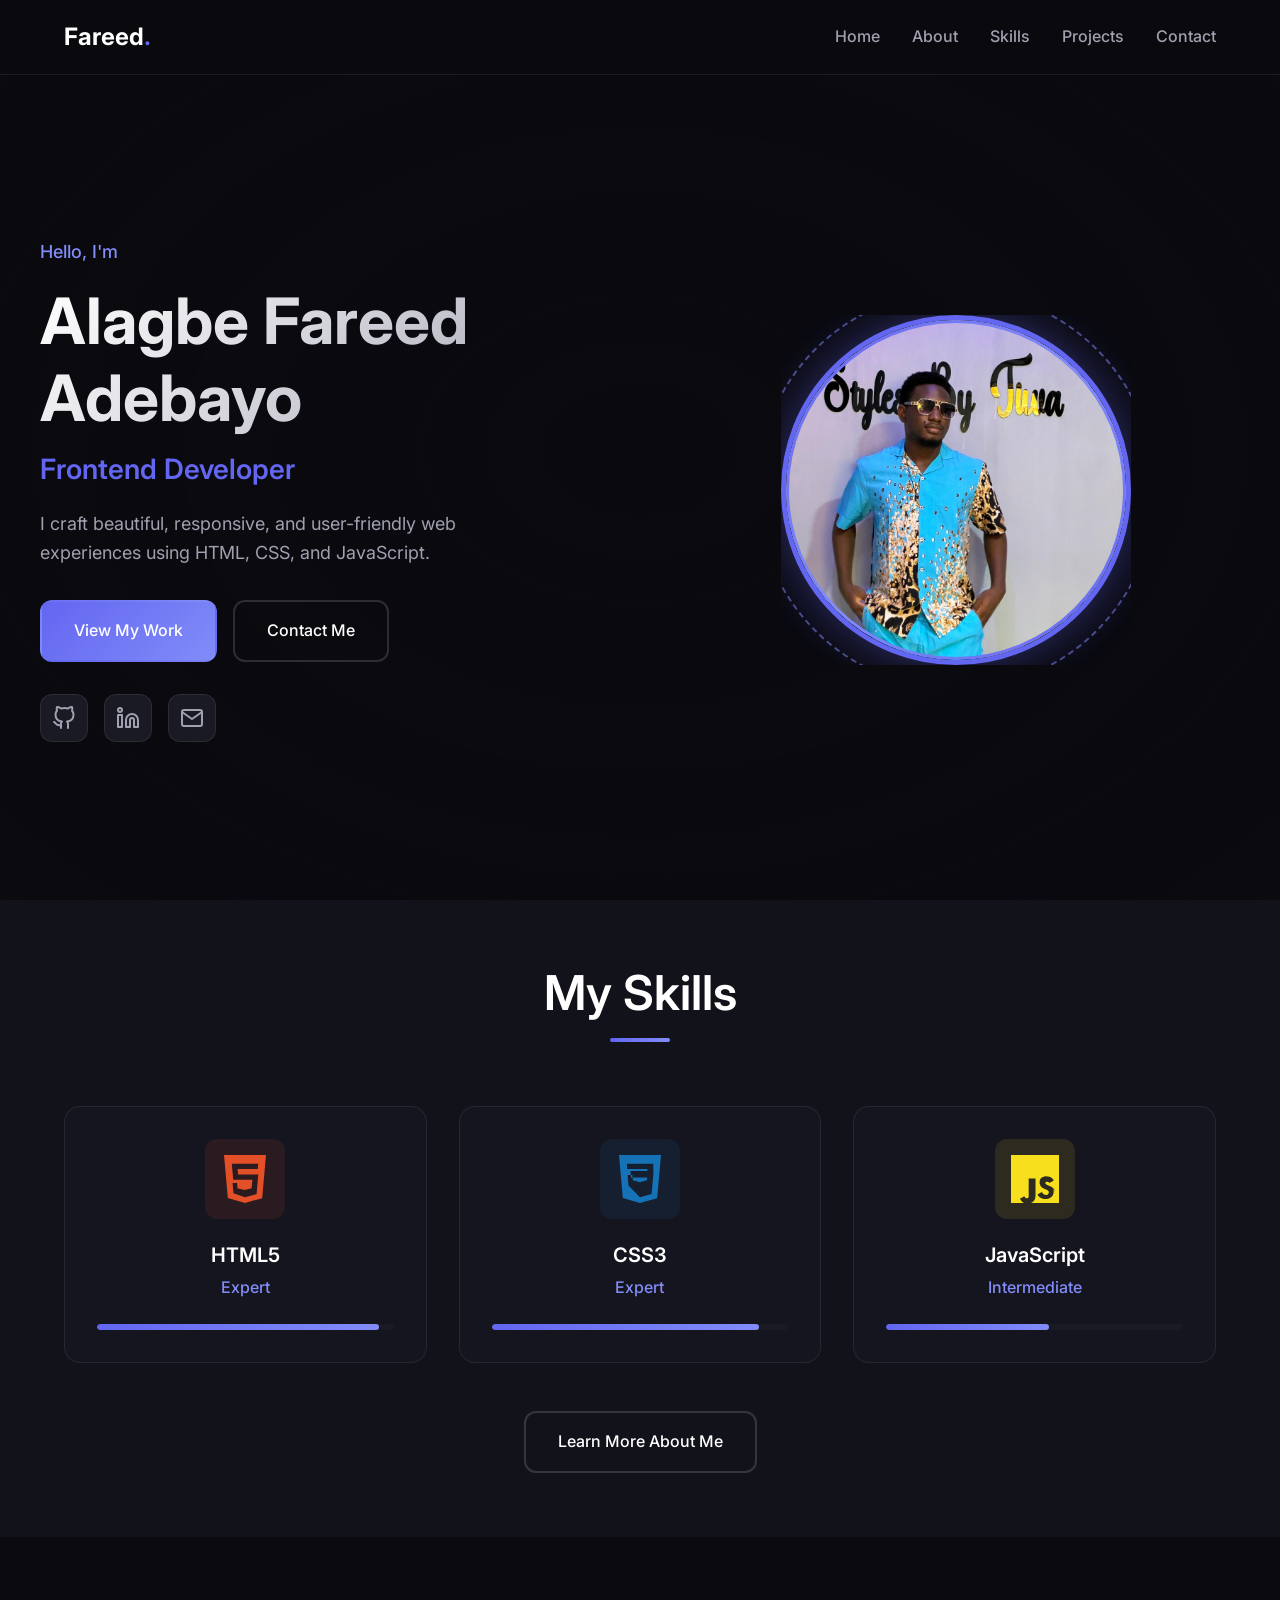
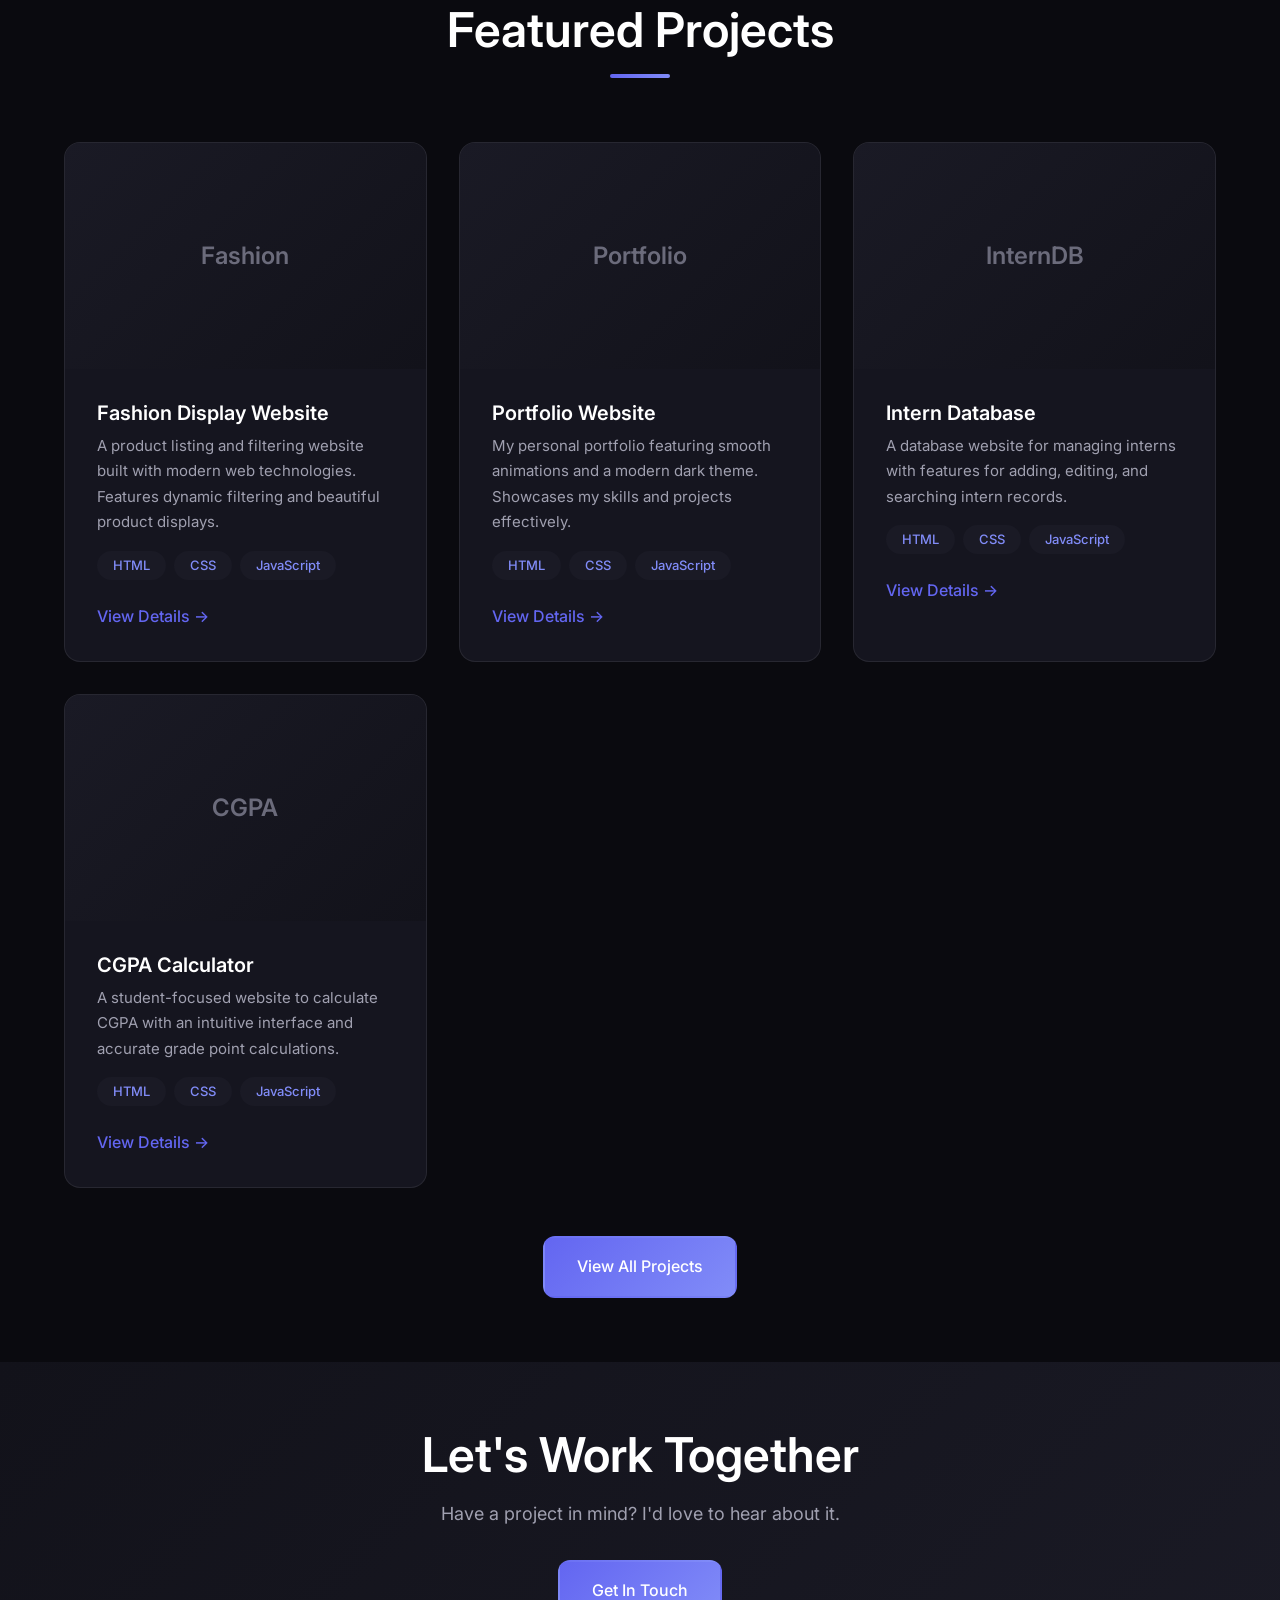
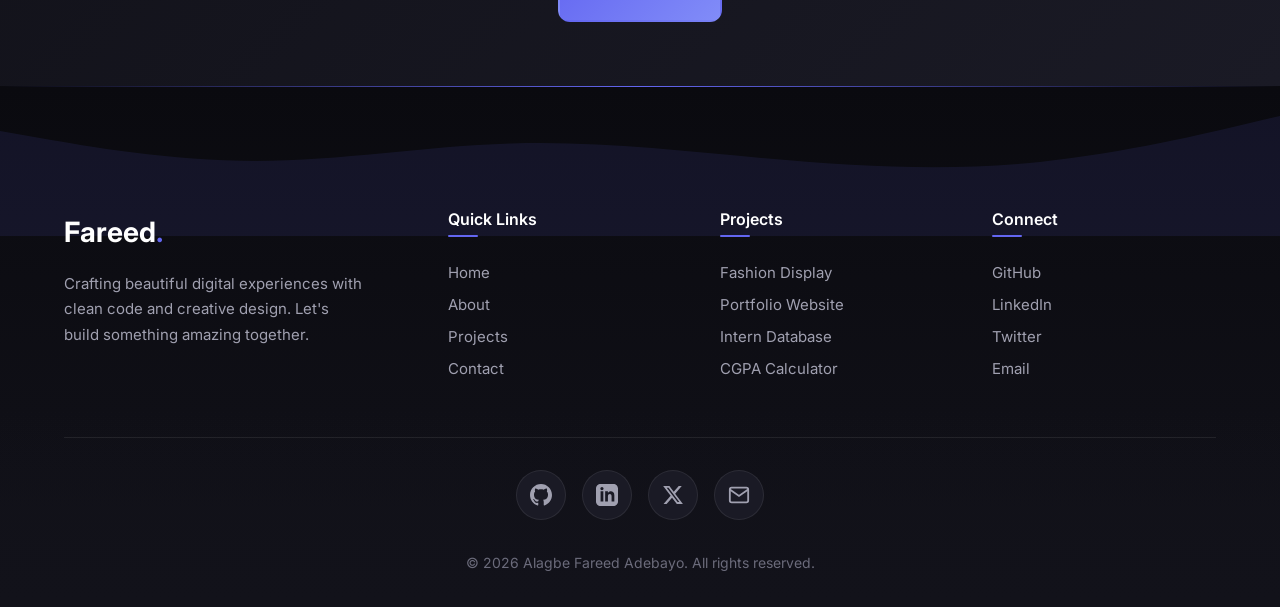
==== index.html @ 69e29749 "Add files via upload" ====
<!DOCTYPE html>
<html lang="en">
<head>
    <meta charset="UTF-8">
    <meta name="viewport" content="width=device-width, initial-scale=1.0">
    <title>Alagbe Fareed Adebayo | Frontend Developer</title>
    <link rel="stylesheet" href="style.css">
    <link rel="preconnect" href="https://fonts.googleapis.com">
    <link rel="preconnect" href="https://fonts.gstatic.com" crossorigin>
    <link href="https://fonts.googleapis.com/css2?family=Inter:wght@300;400;500;600;700&family=Fira+Code:wght@400;500&display=swap" rel="stylesheet">
</head>
<body>
    <!-- Animated Background -->
    <div class="code-background">
        <div class="bg-slider">
            <div class="bg-slide active" style="background-image: url('https://images.unsplash.com/photo-1461749280684-dccba630e2f6?w=1920&q=80');"></div>
            <div class="bg-slide" style="background-image: url('https://images.unsplash.com/photo-1555066931-4365d14bab8c?w=1920&q=80');"></div>
            <div class="bg-slide" style="background-image: url('https://images.unsplash.com/photo-1516116216624-53e6931f40a5?w=1920&q=80');"></div>
            <div class="bg-slide" style="background-image: url('https://images.unsplash.com/photo-1504639725590-34d0984388bd?w=1920&q=80');"></div>
        </div>
        <div class="bg-overlay"></div>
    </div>

    <!-- Navigation -->
    <nav class="navbar">
        <div class="nav-container">
            <a href="Index.html" class="logo">Fareed<span>.</span></a>
            <div class="nav-menu">
                <a href="Index.html" class="nav-link active">Home</a>
                <a href="about.html" class="nav-link">About</a>
                <a href="#skills" class="nav-link">Skills</a>
                <a href="projects.html" class="nav-link">Projects</a>
                <a href="contact.html" class="nav-link">Contact</a>
            </div>
            <button class="nav-toggle" aria-label="Toggle navigation">
                <span></span>
                <span></span>
                <span></span>
            </button>
        </div>
    </nav>

    <!-- Hero Section -->
    <section id="hero" class="hero">
        <div class="hero-container">
            <div class="hero-content">
                <p class="hero-greeting animate-on-scroll">Hello, I'm</p>
                <h1 class="hero-name animate-on-scroll">Alagbe Fareed Adebayo</h1>
                <h2 class="hero-title animate-on-scroll">Frontend Developer</h2>
                <p class="hero-description animate-on-scroll">
                    I craft beautiful, responsive, and user-friendly web experiences
                    using HTML, CSS, and JavaScript.
                </p>
                <div class="hero-buttons animate-on-scroll">
                    <a href="projects.html" class="btn btn-primary">View My Work</a>
                    <a href="contact.html" class="btn btn-secondary">Contact Me</a>
                </div>
                <div class="hero-socials animate-on-scroll">
                    <a href="https://github.com/Scodos1" target="_blank" class="social-link" aria-label="GitHub">
                        <svg xmlns="http://www.w3.org/2000/svg" width="24" height="24" viewBox="0 0 24 24" fill="none" stroke="currentColor" stroke-width="2" stroke-linecap="round" stroke-linejoin="round">
                            <path d="M9 19c-5 1.5-5-2.5-7-3m14 6v-3.87a3.37 3.37 0 0 0-.94-2.61c3.14-.35 6.44-1.54 6.44-7A5.44 5.44 0 0 0 20 4.77 5.07 5.07 0 0 0 19.91 1S18.73.65 16 2.48a13.38 13.38 0 0 0-7 0C6.27.65 5.09 1 5.09 1A5.07 5.07 0 0 0 5 4.77a5.44 5.44 0 0 0-1.5 3.78c0 5.42 3.3 6.61 6.44 7A3.31 3.31 0 0 0 9 18.7V22"></path>
                        </svg>
                    </a>
                    <a href="https://www.linkedin.com/in/alagbe-fareed" target="_blank" class="social-link" aria-label="LinkedIn">
                        <svg xmlns="http://www.w3.org/2000/svg" width="24" height="24" viewBox="0 0 24 24" fill="none" stroke="currentColor" stroke-width="2" stroke-linecap="round" stroke-linejoin="round">
                            <path d="M16 8a6 6 0 0 1 6 6v7h-4v-7a2 2 0 0 0-2-2 2 2 0 0 0-2 2v7h-4v-7a6 6 0 0 1 6-6z"></path>
                            <rect x="2" y="9" width="4" height="12"></rect>
                            <circle cx="4" cy="4" r="2"></circle>
                        </svg>
                    </a>
                    <a href="mailto:alagbefareed@gmail.com" class="social-link" aria-label="Email">
                        <svg xmlns="http://www.w3.org/2000/svg" width="24" height="24" viewBox="0 0 24 24" fill="none" stroke="currentColor" stroke-width="2" stroke-linecap="round" stroke-linejoin="round">
                            <path d="M4 4h16c1.1 0 2 .9 2 2v12c0 1.1-.9 2-2 2H4c-1.1 0-2-.9-2-2V6c0-1.1.9-2 2-2z"></path>
                            <polyline points="22,6 12,13 2,6"></polyline>
                        </svg>
                    </a>
                </div>
            </div>
            <div class="hero-image animate-on-scroll">
                <div class="image-wrapper">
                    <div class="profile-image">
                        <img src="profile-image.jpeg" alt="Alagbe Fareed Adebayo - Frontend Developer">
                    </div>
                    <div class="image-decoration"></div>
                    <div class="image-glow"></div>
                </div>
            </div>
        </div>
    </section>

    <!-- Skills Preview Section -->
    <section id="skills" class="section skills-section">
        <div class="container">
            <h2 class="section-title animate-on-scroll">My Skills</h2>
            <div class="skills-grid">
                <div class="skill-card animate-on-scroll">
                    <div class="skill-icon html-icon">
                        <svg xmlns="http://www.w3.org/2000/svg" width="48" height="48" viewBox="0 0 24 24" fill="currentColor">
                            <path d="M1.5 0h21l-1.91 21.563L11.977 24l-8.564-2.438L1.5 0zm7.031 9.75l-.232-2.718 10.059.003.23-2.622L5.412 4.41l.698 8.01h9.587l-.393 4.162-3.528.936-3.535-.934-.216-2.62H5.79l.436 5.219L12 21.074l5.79-1.544.854-9.78H8.531z"/>
                        </svg>
                    </div>
                    <h3 class="skill-name">HTML5</h3>
                    <p class="skill-level">Expert</p>
                    <div class="skill-bar">
                        <div class="skill-progress" data-progress="95"></div>
                    </div>
                </div>
                <div class="skill-card animate-on-scroll">
                    <div class="skill-icon css-icon">
                        <svg xmlns="http://www.w3.org/2000/svg" width="48" height="48" viewBox="0 0 24 24" fill="currentColor">
                            <path d="M1.5 0h21l-1.91 21.563L11.977 24l-8.57-2.438L1.5 0zm17.09 4.413L5.41 4.41l.213 2.622 10.125.002-.086.967-3.078.022-.093.007h-.01l-.083.006-.11.008H7.232l.28 3.25h8.08l-.13 1.384-3.528.936-3.535-.934-.216-2.62H5.79l.436 5.219L12 21.074l5.79-1.544.854-9.78h.01l.086-.967z"/>
                        </svg>
                    </div>
                    <h3 class="skill-name">CSS3</h3>
                    <p class="skill-level">Expert</p>
                    <div class="skill-bar">
                        <div class="skill-progress" data-progress="90"></div>
                    </div>
                </div>
                <div class="skill-card animate-on-scroll">
                    <div class="skill-icon js-icon">
                        <svg xmlns="http://www.w3.org/2000/svg" width="48" height="48" viewBox="0 0 24 24" fill="currentColor">
                            <path d="M0 0h24v24H0V0zm22.034 18.275c-.175-1.095-.888-2.012-3.005-2.873-.736-.345-1.554-.585-1.797-1.147-.092-.22-.112-.34-.044-.485.159-.38.798-.492 1.246-.376.32.088.618.31.803.62.848-.558 1.508-.873 2.15-1.27-.327-.51-.5-.733-.72-.963-.78-.78-1.84-1.18-3.54-1.15l-.428.058c-.415.1-.81.26-1.16.495-.99.68-1.4 1.78-1.17 3.16.32 1.55 1.39 2.14 2.57 2.67.74.33 1.56.54 1.85 1.08.26.55.15 1.43-.62 1.73-.58.23-1.26.16-1.77-.14-.45-.26-.75-.65-.98-1.15l-2.19 1.26c.27.55.64.97 1.1 1.33 1.13.85 2.65 1.1 4.24.73.93-.23 1.73-.71 2.2-1.42.64-.97.74-2.14.36-3.48l-.04-.08zm-8.56-6.48H8.84l-.002 6.81c0 1.43.076 2.18-.075 2.5-.27.62-.98.58-1.3.46-.33-.15-.5-.37-.69-.71-.047-.088-.087-.158-.107-.203l-2.19 1.26c.36.74.88 1.39 1.55 1.8.98.58 2.3.75 3.67.36.9-.28 1.68-.85 2.12-1.71.48-.92.44-2.03.44-3.34l.002-7.23z"/>
                        </svg>
                    </div>
                    <h3 class="skill-name">JavaScript</h3>
                    <p class="skill-level">Intermediate</p>
                    <div class="skill-bar">
                        <div class="skill-progress" data-progress="55"></div>
                    </div>
                </div>
            </div>
            <div class="section-cta animate-on-scroll">
                <a href="about.html" class="btn btn-secondary">Learn More About Me</a>
            </div>
        </div>
    </section>

    <!-- Featured Projects Section -->
    <section id="projects" class="section projects-section">
        <div class="container">
            <h2 class="section-title animate-on-scroll">Featured Projects</h2>
            <div class="projects-grid">
                <article class="project-card animate-on-scroll" onclick="openModal('fashion')">
                    <div class="project-image">
                        <div class="project-placeholder">
                            <span>Fashion</span>
                        </div>
                    </div>
                    <div class="project-content">
                        <h3 class="project-title">Fashion Display Website</h3>
                        <p class="project-description">
                            A product listing and filtering website built with modern web technologies.
                            Features dynamic filtering and beautiful product displays.
                        </p>
                        <div class="project-tags">
                            <span class="tag">HTML</span>
                            <span class="tag">CSS</span>
                            <span class="tag">JavaScript</span>
                        </div>
                        <span class="project-link">View Details →</span>
                    </div>
                </article>
                <article class="project-card animate-on-scroll" onclick="openModal('portfolio')">
                    <div class="project-image">
                        <div class="project-placeholder">
                            <span>Portfolio</span>
                        </div>
                    </div>
                    <div class="project-content">
                        <h3 class="project-title">Portfolio Website</h3>
                        <p class="project-description">
                            My personal portfolio featuring smooth animations and a modern dark theme.
                            Showcases my skills and projects effectively.
                        </p>
                        <div class="project-tags">
                            <span class="tag">HTML</span>
                            <span class="tag">CSS</span>
                            <span class="tag">JavaScript</span>
                        </div>
                        <span class="project-link">View Details →</span>
                    </div>
                </article>
                <article class="project-card animate-on-scroll" onclick="openModal('interndb')">
                    <div class="project-image">
                        <div class="project-placeholder">
                            <span>InternDB</span>
                        </div>
                    </div>
                    <div class="project-content">
                        <h3 class="project-title">Intern Database</h3>
                        <p class="project-description">
                            A database website for managing interns with features for
                            adding, editing, and searching intern records.
                        </p>
                        <div class="project-tags">
                            <span class="tag">HTML</span>
                            <span class="tag">CSS</span>
                            <span class="tag">JavaScript</span>
                        </div>
                        <span class="project-link">View Details →</span>
                    </div>
                </article>
                <article class="project-card animate-on-scroll" onclick="openModal('cgpa')">
                    <div class="project-image">
                        <div class="project-placeholder">
                            <span>CGPA</span>
                        </div>
                    </div>
                    <div class="project-content">
                        <h3 class="project-title">CGPA Calculator</h3>
                        <p class="project-description">
                            A student-focused website to calculate CGPA with an intuitive interface
                            and accurate grade point calculations.
                        </p>
                        <div class="project-tags">
                            <span class="tag">HTML</span>
                            <span class="tag">CSS</span>
                            <span class="tag">JavaScript</span>
                        </div>
                        <span class="project-link">View Details →</span>
                    </div>
                </article>
            </div>
            <div class="section-cta animate-on-scroll">
                <a href="projects.html" class="btn btn-primary">View All Projects</a>
            </div>
        </div>
    </section>

    <!-- Contact CTA Section -->
    <section class="section contact-cta">
        <div class="container">
            <div class="cta-content animate-on-scroll">
                <h2>Let's Work Together</h2>
                <p>Have a project in mind? I'd love to hear about it.</p>
                <a href="contact.html" class="btn btn-primary">Get In Touch</a>
            </div>
        </div>
    </section>

    <!-- Project Modal -->
    <div class="modal" id="projectModal">
        <div class="modal-overlay" onclick="closeModal()"></div>
        <div class="modal-content">
            <button class="modal-close" onclick="closeModal()">
                <svg xmlns="http://www.w3.org/2000/svg" width="24" height="24" viewBox="0 0 24 24" fill="none" stroke="currentColor" stroke-width="2">
                    <line x1="18" y1="6" x2="6" y2="18"></line>
                    <line x1="6" y1="6" x2="18" y2="18"></line>
                </svg>
            </button>
            <div class="modal-header">
                <div class="modal-image" id="modalImage"></div>
            </div>
            <div class="modal-body">
                <span class="modal-category" id="modalCategory"></span>
                <h3 class="modal-title" id="modalTitle"></h3>
                <p class="modal-description" id="modalDescription"></p>
                <div class="modal-features">
                    <h4>Key Features</h4>
                    <ul id="modalFeatures"></ul>
                </div>
                <div class="modal-tech">
                    <h4>Technologies</h4>
                    <div class="tech-tags" id="modalTech"></div>
                </div>
                <div class="modal-actions">
                    <a href="https://github.com/Scodos1" target="_blank" class="btn btn-primary">
                        <svg xmlns="http://www.w3.org/2000/svg" width="18" height="18" viewBox="0 0 24 24" fill="none" stroke="currentColor" stroke-width="2">
                            <path d="M9 19c-5 1.5-5-2.5-7-3m14 6v-3.87a3.37 3.37 0 0 0-.94-2.61c3.14-.35 6.44-1.54 6.44-7A5.44 5.44 0 0 0 20 4.77 5.07 5.07 0 0 0 19.91 1S18.73.65 16 2.48a13.38 13.38 0 0 0-7 0C6.27.65 5.09 1 5.09 1A5.07 5.07 0 0 0 5 4.77a5.44 5.44 0 0 0-1.5 3.78c0 5.42 3.3 6.61 6.44 7A3.31 3.31 0 0 0 9 18.7V22"/>
                        </svg>
                        View on GitHub
                    </a>
                </div>
            </div>
        </div>
    </div>

    <!-- Footer -->
    <footer class="footer">
        <div class="footer-wave">
            <svg xmlns="http://www.w3.org/2000/svg" viewBox="0 0 1440 320" preserveAspectRatio="none">
                <path fill="currentColor" fill-opacity="1" d="M0,96L48,112C96,128,192,160,288,160C384,160,480,128,576,122.7C672,117,768,139,864,154.7C960,171,1056,181,1152,165.3C1248,149,1344,107,1392,85.3L1440,64L1440,320L1392,320C1344,320,1248,320,1152,320C1056,320,960,320,864,320C768,320,672,320,576,320C480,320,384,320,288,320C192,320,96,320,48,320L0,320Z"></path>
            </svg>
        </div>
        <div class="footer-container">
            <div class="footer-top">
                <div class="footer-brand">
                    <a href="Index.html" class="footer-logo">Fareed<span>.</span></a>
                    <p>Crafting beautiful digital experiences with clean code and creative design. Let's build something amazing together.</p>
                </div>
                <div class="footer-links-column">
                    <h4>Quick Links</h4>
                    <a href="Index.html">Home</a>
                    <a href="about.html">About</a>
                    <a href="projects.html">Projects</a>
                    <a href="contact.html">Contact</a>
                </div>
                <div class="footer-links-column">
                    <h4>Projects</h4>
                    <a href="projects.html">Fashion Display</a>
                    <a href="projects.html">Portfolio Website</a>
                    <a href="projects.html">Intern Database</a>
                    <a href="projects.html">CGPA Calculator</a>
                </div>
                <div class="footer-links-column">
                    <h4>Connect</h4>
                    <a href="https://github.com/Scodos1" target="_blank">GitHub</a>
                    <a href="https://www.linkedin.com/in/alagbe-fareed" target="_blank">LinkedIn</a>
                    <a href="https://twitter.com/Scodos_" target="_blank">Twitter</a>
                    <a href="mailto:alagbefareed@gmail.com">Email</a>
                </div>
            </div>
            <div class="footer-social-links">
                <a href="https://github.com/Scodos1" target="_blank" class="footer-social-btn" aria-label="GitHub">
                    <svg xmlns="http://www.w3.org/2000/svg" width="22" height="22" viewBox="0 0 24 24" fill="currentColor">
                        <path d="M12 0c-6.626 0-12 5.373-12 12 0 5.302 3.438 9.8 8.207 11.387.599.111.793-.261.793-.577v-2.234c-3.338.726-4.033-1.416-4.033-1.416-.546-1.387-1.333-1.756-1.333-1.756-1.089-.745.083-.729.083-.729 1.205.084 1.839 1.237 1.839 1.237 1.07 1.834 2.807 1.304 3.492.997.107-.775.418-1.305.762-1.604-2.665-.305-5.467-1.334-5.467-5.931 0-1.311.469-2.381 1.236-3.221-.124-.303-.535-1.524.117-3.176 0 0 1.008-.322 3.301 1.23.957-.266 1.983-.399 3.003-.404 1.02.005 2.047.138 3.006.404 2.291-1.552 3.297-1.23 3.297-1.23.653 1.653.242 2.874.118 3.176.77.84 1.235 1.911 1.235 3.221 0 4.609-2.807 5.624-5.479 5.921.43.372.823 1.102.823 2.222v3.293c0 .319.192.694.801.576 4.765-1.589 8.199-6.086 8.199-11.386 0-6.627-5.373-12-12-12z"/>
                    </svg>
                </a>
                <a href="https://www.linkedin.com/in/alagbe-fareed" target="_blank" class="footer-social-btn" aria-label="LinkedIn">
                    <svg xmlns="http://www.w3.org/2000/svg" width="22" height="22" viewBox="0 0 24 24" fill="currentColor">
                        <path d="M19 0h-14c-2.761 0-5 2.239-5 5v14c0 2.761 2.239 5 5 5h14c2.762 0 5-2.239 5-5v-14c0-2.761-2.238-5-5-5zm-11 19h-3v-11h3v11zm-1.5-12.268c-.966 0-1.75-.79-1.75-1.764s.784-1.764 1.75-1.764 1.75.79 1.75 1.764-.783 1.764-1.75 1.764zm13.5 12.268h-3v-5.604c0-3.368-4-3.113-4 0v5.604h-3v-11h3v1.765c1.396-2.586 7-2.777 7 2.476v6.759z"/>
                    </svg>
                </a>
                <a href="https://twitter.com/Scodos_" target="_blank" class="footer-social-btn" aria-label="Twitter">
                    <svg xmlns="http://www.w3.org/2000/svg" width="22" height="22" viewBox="0 0 24 24" fill="currentColor">
                        <path d="M18.244 2.25h3.308l-7.227 8.26 8.502 11.24H16.17l-5.214-6.817L4.99 21.75H1.68l7.73-8.835L1.254 2.25H8.08l4.713 6.231zm-1.161 17.52h1.833L7.084 4.126H5.117z"/>
                    </svg>
                </a>
                <a href="mailto:alagbefareed@gmail.com" class="footer-social-btn" aria-label="Email">
                    <svg xmlns="http://www.w3.org/2000/svg" width="22" height="22" viewBox="0 0 24 24" fill="none" stroke="currentColor" stroke-width="2">
                        <path d="M4 4h16c1.1 0 2 .9 2 2v12c0 1.1-.9 2-2 2H4c-1.1 0-2-.9-2-2V6c0-1.1.9-2 2-2z"/>
                        <polyline points="22,6 12,13 2,6"/>
                    </svg>
                </a>
            </div>
            <div class="footer-bottom">
                <p>&copy; 2026 Alagbe Fareed Adebayo. All rights reserved.</p>
            </div>
        </div>
        <div class="footer-decoration"></div>
    </footer>

    <script src="script.js"></script>
</body>
</html>
---- style.css ----
/* ================================
   CSS Variables & Reset
================================ */
:root {
    /* Colors */
    --bg-primary: #0a0a0f;
    --bg-secondary: #12121a;
    --bg-tertiary: #1a1a25;
    --bg-card: #15151f;

    --text-primary: #ffffff;
    --text-secondary: #a0a0b0;
    --text-muted: #6b6b7b;

    --accent-primary: #6366f1;
    --accent-secondary: #818cf8;
    --accent-glow: rgba(99, 102, 241, 0.3);

    --border-color: rgba(255, 255, 255, 0.08);
    --border-hover: rgba(255, 255, 255, 0.15);

    /* Typography */
    --font-primary: 'Inter', -apple-system, BlinkMacSystemFont, sans-serif;
    --font-mono: 'Fira Code', monospace;

    /* Spacing */
    --spacing-xs: 0.25rem;
    --spacing-sm: 0.5rem;
    --spacing-md: 1rem;
    --spacing-lg: 1.5rem;
    --spacing-xl: 2rem;
    --spacing-2xl: 3rem;
    --spacing-3xl: 4rem;

    /* Border Radius */
    --radius-sm: 0.375rem;
    --radius-md: 0.5rem;
    --radius-lg: 0.75rem;
    --radius-xl: 1rem;
    --radius-full: 9999px;

    /* Transitions */
    --transition-fast: 150ms ease;
    --transition-base: 250ms ease;
    --transition-slow: 350ms ease;

    /* Shadows */
    --shadow-sm: 0 1px 2px rgba(0, 0, 0, 0.3);
    --shadow-md: 0 4px 6px rgba(0, 0, 0, 0.3);
    --shadow-lg: 0 10px 25px rgba(0, 0, 0, 0.4);
    --shadow-glow: 0 0 30px var(--accent-glow);
}

/* Reset */
*, *::before, *::after {
    margin: 0;
    padding: 0;
    box-sizing: border-box;
}

html {
    scroll-behavior: smooth;
    font-size: 16px;
}

body {
    font-family: var(--font-primary);
    background-color: var(--bg-primary);
    color: var(--text-primary);
    line-height: 1.6;
    overflow-x: hidden;
    -webkit-font-smoothing: antialiased;
    -moz-osx-font-smoothing: grayscale;
}

a {
    color: inherit;
    text-decoration: none;
    transition: color var(--transition-fast);
}

img {
    max-width: 100%;
    height: auto;
    display: block;
}

ul, ol {
    list-style: none;
}

button {
    font-family: inherit;
    cursor: pointer;
    border: none;
    background: none;
}

input, textarea {
    font-family: inherit;
    font-size: inherit;
}

/* ================================
   Animated Background
================================ */
.code-background {
    position: fixed;
    top: 0;
    left: 0;
    right: 0;
    bottom: 0;
    z-index: -1;
    overflow: hidden;
    pointer-events: none;
}

.bg-slider {
    position: absolute;
    top: 0;
    left: 0;
    width: 100%;
    height: 100%;
}

.bg-slide {
    position: absolute;
    top: 0;
    left: 0;
    width: 100%;
    height: 100%;
    opacity: 0;
    transition: opacity 3s ease-in-out;
    background-size: cover;
    background-position: center;
    background-repeat: no-repeat;
    filter: brightness(0.12);
}

.bg-slide.active {
    opacity: 1;
}

.bg-overlay {
    position: absolute;
    top: 0;
    left: 0;
    width: 100%;
    height: 100%;
    background: radial-gradient(ellipse at center, transparent 0%, rgba(10, 10, 15, 0.4) 100%);
}

/* ================================
   Utility Classes
================================ */
.container {
    width: 100%;
    max-width: 1200px;
    margin: 0 auto;
    padding: 0 var(--spacing-lg);
}

.section {
    padding: var(--spacing-3xl) 0;
    position: relative;
}

/* ================================
   Typography
================================ */
h1, h2, h3, h4, h5, h6 {
    font-weight: 600;
    line-height: 1.2;
}

h1 { font-size: clamp(2.5rem, 5vw, 4rem); }
h2 { font-size: clamp(2rem, 4vw, 3rem); }
h3 { font-size: clamp(1.5rem, 3vw, 2rem); }
h4 { font-size: clamp(1.25rem, 2vw, 1.5rem); }

.section-title {
    text-align: center;
    margin-bottom: var(--spacing-3xl);
    position: relative;
}

.section-title::after {
    content: '';
    display: block;
    width: 60px;
    height: 4px;
    background: linear-gradient(90deg, var(--accent-primary), var(--accent-secondary));
    margin: var(--spacing-md) auto 0;
    border-radius: var(--radius-full);
}

/* ================================
   Buttons
================================ */
.btn {
    display: inline-flex;
    align-items: center;
    justify-content: center;
    gap: var(--spacing-sm);
    padding: var(--spacing-md) var(--spacing-xl);
    border-radius: var(--radius-lg);
    font-weight: 500;
    font-size: 1rem;
    transition: all var(--transition-base);
    cursor: pointer;
    border: 2px solid transparent;
}

.btn-primary {
    background: linear-gradient(135deg, var(--accent-primary), var(--accent-secondary));
    color: var(--text-primary);
}

.btn-primary:hover {
    transform: translateY(-2px);
    box-shadow: var(--shadow-glow);
}

.btn-secondary {
    background: transparent;
    color: var(--text-primary);
    border-color: var(--border-hover);
}

.btn-secondary:hover {
    background: var(--bg-tertiary);
    border-color: var(--accent-primary);
}

/* ================================
   Navigation
================================ */
.navbar {
    position: fixed;
    top: 0;
    left: 0;
    right: 0;
    z-index: 1000;
    background: rgba(10, 10, 15, 0.9);
    backdrop-filter: blur(20px);
    border-bottom: 1px solid var(--border-color);
}

.nav-container {
    display: flex;
    align-items: center;
    justify-content: space-between;
    max-width: 1200px;
    margin: 0 auto;
    padding: var(--spacing-md) var(--spacing-lg);
}

.logo {
    font-size: 1.5rem;
    font-weight: 700;
    color: var(--text-primary);
}

.logo span {
    color: var(--accent-primary);
}

.nav-menu {
    display: flex;
    align-items: center;
    gap: var(--spacing-xl);
}

.nav-link {
    color: var(--text-secondary);
    font-weight: 500;
    position: relative;
    padding: var(--spacing-sm) 0;
}

.nav-link::after {
    content: '';
    position: absolute;
    bottom: 0;
    left: 0;
    width: 0;
    height: 2px;
    background: var(--accent-primary);
    transition: width var(--transition-base);
}

.nav-link:hover,
.nav-link.active {
    color: var(--text-primary);
}

.nav-link:hover::after,
.nav-link.active::after {
    width: 100%;
}

.nav-toggle {
    display: none;
    flex-direction: column;
    gap: 5px;
    padding: var(--spacing-sm);
}

.nav-toggle span {
    display: block;
    width: 24px;
    height: 2px;
    background: var(--text-primary);
    transition: all var(--transition-fast);
}

/* ================================
   Hero Section
================================ */
.hero {
    min-height: 100vh;
    display: flex;
    align-items: center;
    justify-content: center;
    position: relative;
    padding: calc(80px + var(--spacing-2xl)) var(--spacing-lg) var(--spacing-2xl);
    overflow: hidden;
}

.hero-container {
    max-width: 1200px;
    width: 100%;
    margin: 0 auto;
    display: grid;
    grid-template-columns: 1fr 1fr;
    gap: var(--spacing-3xl);
    align-items: center;
}

.hero-content {
    z-index: 1;
}

.hero-greeting {
    color: var(--accent-secondary);
    font-size: 1.125rem;
    font-weight: 500;
    margin-bottom: var(--spacing-md);
}

.hero-name {
    font-size: clamp(2.5rem, 6vw, 4rem);
    font-weight: 700;
    margin-bottom: var(--spacing-md);
    background: linear-gradient(135deg, var(--text-primary), var(--text-secondary));
    -webkit-background-clip: text;
    -webkit-text-fill-color: transparent;
    background-clip: text;
}

.hero-title {
    font-size: clamp(1.25rem, 3vw, 1.75rem);
    color: var(--accent-primary);
    font-weight: 600;
    margin-bottom: var(--spacing-lg);
}

.hero-description {
    color: var(--text-secondary);
    font-size: 1.125rem;
    margin-bottom: var(--spacing-xl);
    max-width: 500px;
}

.hero-buttons {
    display: flex;
    gap: var(--spacing-md);
    justify-content: flex-start;
    flex-wrap: wrap;
    margin-bottom: var(--spacing-xl);
}

.hero-socials {
    display: flex;
    gap: var(--spacing-md);
    justify-content: flex-start;
}

.social-link {
    display: flex;
    align-items: center;
    justify-content: center;
    width: 48px;
    height: 48px;
    border-radius: var(--radius-lg);
    background: var(--bg-tertiary);
    border: 1px solid var(--border-color);
    color: var(--text-secondary);
    transition: all var(--transition-base);
}

.social-link:hover {
    background: var(--accent-primary);
    color: var(--text-primary);
    transform: translateY(-3px);
}

/* Hero Image */
.hero-image {
    display: flex;
    justify-content: center;
    align-items: center;
}

.image-wrapper {
    position: relative;
}

.profile-image {
    width: 350px;
    height: 350px;
    border-radius: 50%;
    overflow: hidden;
    position: relative;
    z-index: 2;
    border: 5px solid var(--accent-primary);
    box-shadow: 0 0 40px var(--accent-glow), inset 0 0 20px rgba(99, 102, 241, 0.1);
}

.profile-image::before {
    content: '';
    position: absolute;
    top: 0;
    left: 0;
    right: 0;
    bottom: 0;
    border-radius: 50%;
    padding: 3px;
    background: linear-gradient(135deg, var(--accent-primary), var(--accent-secondary), var(--accent-primary));
    -webkit-mask: linear-gradient(#fff 0 0) content-box, linear-gradient(#fff 0 0);
    -webkit-mask-composite: xor;
    mask-composite: exclude;
    animation: borderRotate 3s linear infinite;
}

@keyframes borderRotate {
    0% { background: linear-gradient(0deg, var(--accent-primary), var(--accent-secondary), var(--accent-primary)); }
    50% { background: linear-gradient(180deg, var(--accent-primary), var(--accent-secondary), var(--accent-primary)); }
    100% { background: linear-gradient(360deg, var(--accent-primary), var(--accent-secondary), var(--accent-primary)); }
}

.profile-image img {
    width: 100%;
    height: 100%;
    object-fit: cover;
    object-position: center;
    transition: transform var(--transition-slow);
    border-radius: 50%;
}

.profile-image:hover img {
    transform: scale(1.08);
}

.image-decoration {
    position: absolute;
    top: -25px;
    left: -25px;
    right: -25px;
    bottom: -25px;
    border: 2px dashed var(--accent-secondary);
    border-radius: 50%;
    opacity: 0.5;
    animation: rotate 20s linear infinite;
    pointer-events: none;
}

@keyframes rotate {
    from { transform: rotate(0deg); }
    to { transform: rotate(360deg); }
}

.image-glow {
    position: absolute;
    top: 50%;
    left: 50%;
    transform: translate(-50%, -50%);
    width: 450px;
    height: 450px;
    background: radial-gradient(circle, var(--accent-glow) 0%, transparent 70%);
    z-index: -1;
    animation: pulse 4s ease-in-out infinite;
}

@keyframes pulse {
    0%, 100% { opacity: 1; transform: translate(-50%, -50%) scale(1); }
    50% { opacity: 0.7; transform: translate(-50%, -50%) scale(1.1); }
}

/* ================================
   Skills Section
================================ */
.skills-section {
    background: var(--bg-secondary);
}

.skills-grid {
    display: grid;
    grid-template-columns: repeat(auto-fit, minmax(280px, 1fr));
    gap: var(--spacing-xl);
    margin-bottom: var(--spacing-2xl);
}

.skill-card {
    background: var(--bg-card);
    border: 1px solid var(--border-color);
    border-radius: var(--radius-xl);
    padding: var(--spacing-xl);
    text-align: center;
    transition: all var(--transition-base);
}

.skill-card:hover {
    transform: translateY(-5px);
    border-color: var(--accent-primary);
    box-shadow: var(--shadow-glow);
}

.skill-icon {
    width: 80px;
    height: 80px;
    margin: 0 auto var(--spacing-lg);
    display: flex;
    align-items: center;
    justify-content: center;
    border-radius: var(--radius-lg);
}

.skill-icon.html-icon {
    color: #e34f26;
    background: rgba(227, 79, 38, 0.1);
}

.skill-icon.css-icon {
    color: #1572b6;
    background: rgba(21, 114, 182, 0.1);
}

.skill-icon.js-icon {
    color: #f7df1e;
    background: rgba(247, 223, 30, 0.1);
}

.skill-name {
    font-size: 1.25rem;
    margin-bottom: var(--spacing-sm);
}

.skill-level {
    color: var(--accent-secondary);
    font-weight: 500;
    margin-bottom: var(--spacing-lg);
}

.skill-bar {
    height: 6px;
    background: var(--bg-tertiary);
    border-radius: var(--radius-full);
    overflow: hidden;
}

.skill-progress {
    height: 100%;
    background: linear-gradient(90deg, var(--accent-primary), var(--accent-secondary));
    border-radius: var(--radius-full);
    width: 0;
    transition: width 1s ease-out;
}

.section-cta {
    text-align: center;
}

/* ================================
   Projects Section
================================ */
.projects-section {
    background: var(--bg-primary);
}

.projects-grid {
    display: grid;
    grid-template-columns: repeat(auto-fit, minmax(300px, 1fr));
    gap: var(--spacing-xl);
    margin-bottom: var(--spacing-2xl);
}

.project-card {
    background: var(--bg-card);
    border: 1px solid var(--border-color);
    border-radius: var(--radius-xl);
    overflow: hidden;
    transition: all var(--transition-base);
}

.project-card:hover {
    transform: translateY(-5px);
    border-color: var(--accent-primary);
    box-shadow: var(--shadow-glow);
}

.project-image {
    aspect-ratio: 16 / 10;
    overflow: hidden;
    cursor: pointer;
}

.project-placeholder {
    width: 100%;
    height: 100%;
    background: linear-gradient(135deg, var(--bg-tertiary), var(--bg-secondary));
    display: flex;
    align-items: center;
    justify-content: center;
    font-size: 1.5rem;
    font-weight: 600;
    color: var(--text-muted);
    transition: transform var(--transition-base);
}

.project-card:hover .project-placeholder {
    transform: scale(1.05);
}

.project-content {
    padding: var(--spacing-xl);
}

.project-title {
    font-size: 1.25rem;
    margin-bottom: var(--spacing-sm);
}

.project-description {
    color: var(--text-secondary);
    font-size: 0.9375rem;
    margin-bottom: var(--spacing-md);
    line-height: 1.7;
}

.project-tags {
    display: flex;
    flex-wrap: wrap;
    gap: var(--spacing-sm);
    margin-bottom: var(--spacing-lg);
}

.tag {
    padding: var(--spacing-xs) var(--spacing-md);
    background: var(--bg-tertiary);
    border-radius: var(--radius-full);
    font-size: 0.8125rem;
    color: var(--accent-secondary);
    font-weight: 500;
}

.project-link {
    color: var(--accent-primary);
    font-weight: 500;
    display: inline-flex;
    align-items: center;
    gap: var(--spacing-sm);
    transition: all var(--transition-fast);
    cursor: pointer;
    background: none;
    border: none;
    font-size: 1rem;
    font-family: inherit;
}

.project-link:hover {
    color: var(--accent-secondary);
    gap: var(--spacing-md);
}

/* ================================
   Modal
================================ */
.modal {
    position: fixed;
    inset: 0;
    z-index: 2000;
    display: none;
    align-items: center;
    justify-content: center;
    padding: var(--spacing-lg);
}

.modal.active {
    display: flex;
}

.modal-overlay {
    position: fixed;
    inset: 0;
    background: rgba(0, 0, 0, 0.8);
    backdrop-filter: blur(5px);
}

.modal-content {
    position: relative;
    background: var(--bg-card);
    border: 1px solid var(--border-color);
    border-radius: var(--radius-xl);
    max-width: 600px;
    width: 100%;
    max-height: 90vh;
    overflow-y: auto;
    z-index: 2001;
    animation: modalSlideIn 0.3s ease-out;
}

@keyframes modalSlideIn {
    from {
        opacity: 0;
        transform: translateY(20px);
    }
    to {
        opacity: 1;
        transform: translateY(0);
    }
}

.modal-close {
    position: absolute;
    top: var(--spacing-md);
    right: var(--spacing-md);
    width: 40px;
    height: 40px;
    display: flex;
    align-items: center;
    justify-content: center;
    background: var(--bg-tertiary);
    border: 1px solid var(--border-color);
    border-radius: var(--radius-lg);
    color: var(--text-secondary);
    cursor: pointer;
    transition: all var(--transition-fast);
    z-index: 10;
}

.modal-close:hover {
    background: var(--accent-primary);
    color: var(--text-primary);
}

.modal-header {
    height: 200px;
    overflow: hidden;
}

.modal-image {
    width: 100%;
    height: 100%;
    background: linear-gradient(135deg, var(--bg-tertiary), var(--bg-secondary));
    display: flex;
    align-items: center;
    justify-content: center;
    font-size: 3rem;
    font-weight: 600;
    color: var(--text-muted);
}

.modal-body {
    padding: var(--spacing-xl);
}

.modal-category {
    display: inline-block;
    padding: var(--spacing-xs) var(--spacing-md);
    background: linear-gradient(135deg, var(--accent-primary), var(--accent-secondary));
    border-radius: var(--radius-full);
    font-size: 0.8125rem;
    color: white;
    font-weight: 500;
    margin-bottom: var(--spacing-md);
}

.modal-title {
    font-size: 1.75rem;
    margin-bottom: var(--spacing-md);
}

.modal-description {
    color: var(--text-secondary);
    line-height: 1.8;
    margin-bottom: var(--spacing-xl);
}

.modal-features,
.modal-tech {
    margin-bottom: var(--spacing-xl);
}

.modal-features h4,
.modal-tech h4 {
    font-size: 1rem;
    margin-bottom: var(--spacing-md);
    color: var(--text-primary);
}

.modal-features ul {
    display: grid;
    gap: var(--spacing-sm);
}

.modal-features li {
    color: var(--text-secondary);
    padding-left: var(--spacing-lg);
    position: relative;
    font-size: 0.9375rem;
}

.modal-features li::before {
    content: '✓';
    position: absolute;
    left: 0;
    color: var(--accent-primary);
    font-weight: 600;
}

.modal-tech .tech-tags {
    display: flex;
    flex-wrap: wrap;
    gap: var(--spacing-sm);
}

.modal-actions {
    display: flex;
    gap: var(--spacing-md);
}

/* ================================
   Contact CTA Section
================================ */
.contact-cta {
    background: linear-gradient(135deg, var(--bg-secondary), var(--bg-tertiary));
    text-align: center;
}

.cta-content h2 {
    margin-bottom: var(--spacing-md);
}

.cta-content p {
    color: var(--text-secondary);
    margin-bottom: var(--spacing-xl);
    font-size: 1.125rem;
}

.cta-buttons {
    display: flex;
    gap: var(--spacing-md);
    justify-content: center;
    flex-wrap: wrap;
}

/* ================================
   Modern Footer
================================ */
.footer {
    background: linear-gradient(180deg, var(--bg-primary) 0%, var(--bg-secondary) 100%);
    position: relative;
    overflow: hidden;
    padding-top: 60px;
}

.footer::before {
    content: '';
    position: absolute;
    top: 0;
    left: 0;
    right: 0;
    height: 1px;
    background: linear-gradient(90deg, transparent, var(--accent-primary), transparent);
}

.footer-wave {
    position: absolute;
    top: 0;
    left: 0;
    right: 0;
    color: var(--accent-primary);
    opacity: 0.1;
    pointer-events: none;
}

.footer-wave svg {
    display: block;
    width: 100%;
    height: 150px;
}

.footer-container {
    max-width: 1200px;
    margin: 0 auto;
    padding: var(--spacing-3xl) var(--spacing-lg) var(--spacing-xl);
    position: relative;
    z-index: 1;
}

.footer-top {
    display: grid;
    grid-template-columns: 1.5fr 1fr 1fr 1fr;
    gap: var(--spacing-2xl);
    padding-bottom: var(--spacing-2xl);
    border-bottom: 1px solid var(--border-color);
    margin-bottom: var(--spacing-xl);
}

.footer-brand {
    max-width: 300px;
}

.footer-logo {
    font-size: 1.75rem;
    font-weight: 700;
    color: var(--text-primary);
    display: inline-block;
    margin-bottom: var(--spacing-md);
    transition: transform var(--transition-base);
}

.footer-logo:hover {
    transform: scale(1.05);
}

.footer-logo span {
    color: var(--accent-primary);
}

.footer-brand p {
    color: var(--text-secondary);
    line-height: 1.7;
    font-size: 0.9375rem;
}

.footer-links-column h4 {
    font-size: 1rem;
    margin-bottom: var(--spacing-lg);
    color: var(--text-primary);
    position: relative;
    padding-bottom: var(--spacing-sm);
}

.footer-links-column h4::after {
    content: '';
    position: absolute;
    bottom: 0;
    left: 0;
    width: 30px;
    height: 2px;
    background: var(--accent-primary);
    border-radius: var(--radius-full);
}

.footer-links-column a {
    display: block;
    color: var(--text-secondary);
    margin-bottom: var(--spacing-sm);
    transition: all var(--transition-fast);
    font-size: 0.9375rem;
}

.footer-links-column a:hover {
    color: var(--accent-primary);
    transform: translateX(5px);
}

.footer-social-links {
    display: flex;
    gap: var(--spacing-md);
    justify-content: center;
    margin-bottom: var(--spacing-xl);
}

.footer-social-btn {
    display: flex;
    align-items: center;
    justify-content: center;
    width: 50px;
    height: 50px;
    background: var(--bg-tertiary);
    border: 1px solid var(--border-color);
    border-radius: 50%;
    color: var(--text-secondary);
    transition: all var(--transition-base);
    position: relative;
    overflow: hidden;
}

.footer-social-btn::before {
    content: '';
    position: absolute;
    top: 0;
    left: 0;
    right: 0;
    bottom: 0;
    background: linear-gradient(135deg, var(--accent-primary), var(--accent-secondary));
    opacity: 0;
    transition: opacity var(--transition-base);
    z-index: 0;
}

.footer-social-btn svg {
    position: relative;
    z-index: 1;
}

.footer-social-btn:hover {
    border-color: var(--accent-primary);
    transform: translateY(-5px) scale(1.1);
    box-shadow: 0 10px 30px var(--accent-glow);
}

.footer-social-btn:hover::before {
    opacity: 1;
}

.footer-social-btn:hover svg {
    color: white;
}

.footer-bottom {
    text-align: center;
    display: flex;
    flex-direction: column;
    align-items: center;
    gap: var(--spacing-sm);
}

.footer-bottom p {
    color: var(--text-muted);
    font-size: 0.875rem;
}

.footer-tagline {
    margin-top: var(--spacing-sm);
    color: var(--accent-secondary) !important;
    font-family: var(--font-mono);
    font-size: 0.75rem !important;
    display: flex;
    align-items: center;
    gap: var(--spacing-sm);
}

.footer-tagline::before,
.footer-tagline::after {
    content: '—';
    opacity: 0.5;
}

.footer-decoration {
    position: absolute;
    bottom: 0;
    left: 0;
    right: 0;
    height: 200px;
    background: linear-gradient(180deg, transparent 0%, var(--bg-secondary) 100%);
    pointer-events: none;
    z-index: 0;
}

/* ================================
   Page Hero (Inner Pages)
================================ */
.page-hero {
    padding: calc(80px + var(--spacing-3xl)) 0 var(--spacing-2xl);
    background: linear-gradient(135deg, var(--bg-secondary), var(--bg-primary));
    text-align: center;
}

.page-title {
    margin-bottom: var(--spacing-md);
}

.page-subtitle {
    color: var(--text-secondary);
    font-size: 1.125rem;
}

/* ================================
   About Page
================================ */
.about-grid {
    display: grid;
    grid-template-columns: 1fr 1.5fr;
    gap: var(--spacing-3xl);
    align-items: start;
}

.about-image {
    position: sticky;
    top: 100px;
}

.image-wrapper {
    position: relative;
    border-radius: var(--radius-xl);
    overflow: hidden;
}

.image-placeholder {
    aspect-ratio: 1;
    background: linear-gradient(135deg, var(--accent-primary), var(--accent-secondary));
    display: flex;
    align-items: center;
    justify-content: center;
    font-size: 4rem;
    font-weight: 700;
    color: white;
}

.profile-photo {
    width: 100%;
    aspect-ratio: 1;
    object-fit: cover;
    display: block;
    transition: transform var(--transition-slow);
}

.image-wrapper:hover .profile-photo {
    transform: scale(1.05);
}

.about-content h2 {
    margin-bottom: var(--spacing-lg);
}

.about-content p {
    color: var(--text-secondary);
    margin-bottom: var(--spacing-lg);
    line-height: 1.8;
}

.about-details {
    display: grid;
    gap: var(--spacing-md);
    margin-top: var(--spacing-xl);
    padding-top: var(--spacing-xl);
    border-top: 1px solid var(--border-color);
}

.detail-item {
    display: flex;
    gap: var(--spacing-md);
}

.detail-label {
    color: var(--text-muted);
    min-width: 120px;
}

.detail-value {
    color: var(--text-primary);
    font-weight: 500;
}

/* Skills Detail */
.skills-detail {
    background: var(--bg-secondary);
}

.skills-detail-grid {
    display: grid;
    grid-template-columns: repeat(auto-fit, minmax(300px, 1fr));
    gap: var(--spacing-xl);
}

.skill-detail-card {
    background: var(--bg-card);
    border: 1px solid var(--border-color);
    border-radius: var(--radius-xl);
    padding: var(--spacing-xl);
    transition: all var(--transition-base);
}

.skill-detail-card:hover {
    border-color: var(--accent-primary);
    transform: translateY(-3px);
}

.skill-detail-header {
    display: flex;
    align-items: center;
    gap: var(--spacing-md);
    margin-bottom: var(--spacing-lg);
}

.skill-detail-icon {
    width: 60px;
    height: 60px;
    display: flex;
    align-items: center;
    justify-content: center;
    background: linear-gradient(135deg, var(--accent-primary), var(--accent-secondary));
    border-radius: var(--radius-lg);
    color: white;
}

.skill-detail-header h3 {
    font-size: 1.25rem;
}

.skill-detail-body p {
    color: var(--text-secondary);
    margin-bottom: var(--spacing-md);
    line-height: 1.7;
}

.skill-features {
    margin-bottom: var(--spacing-lg);
}

.skill-features li {
    color: var(--text-secondary);
    padding-left: var(--spacing-lg);
    position: relative;
    margin-bottom: var(--spacing-sm);
}

.skill-features li::before {
    content: '';
    position: absolute;
    left: 0;
    top: 50%;
    transform: translateY(-50%);
    width: 6px;
    height: 6px;
    background: var(--accent-primary);
    border-radius: 50%;
}

.skill-progress-detail {
    display: flex;
    align-items: center;
    gap: var(--spacing-md);
}

.progress-bar {
    flex: 1;
    height: 8px;
    background: var(--bg-tertiary);
    border-radius: var(--radius-full);
    overflow: hidden;
}

.progress-fill {
    height: 100%;
    background: linear-gradient(90deg, var(--accent-primary), var(--accent-secondary));
    border-radius: var(--radius-full);
    width: 0;
    transition: width 1s ease-out;
}

.skill-progress-detail span {
    color: var(--accent-secondary);
    font-weight: 600;
    min-width: 40px;
}

/* Timeline */
.experience-section {
    background: var(--bg-primary);
}

.timeline {
    position: relative;
    max-width: 800px;
    margin: 0 auto;
}

.timeline::before {
    content: '';
    position: absolute;
    left: 0;
    top: 0;
    bottom: 0;
    width: 2px;
    background: var(--border-color);
}

.timeline-item {
    position: relative;
    padding-left: var(--spacing-2xl);
    padding-bottom: var(--spacing-2xl);
}

.timeline-item:last-child {
    padding-bottom: 0;
}

.timeline-marker {
    position: absolute;
    left: -7px;
    top: 0;
    width: 16px;
    height: 16px;
    background: var(--accent-primary);
    border-radius: 50%;
    border: 3px solid var(--bg-primary);
}

.timeline-content {
    background: var(--bg-card);
    border: 1px solid var(--border-color);
    border-radius: var(--radius-lg);
    padding: var(--spacing-xl);
    transition: all var(--transition-base);
}

.timeline-content:hover {
    border-color: var(--accent-primary);
}

.timeline-content h3 {
    margin-bottom: var(--spacing-sm);
}

.timeline-period {
    color: var(--accent-secondary);
    font-size: 0.875rem;
    font-weight: 500;
    display: block;
    margin-bottom: var(--spacing-md);
}

.timeline-content p {
    color: var(--text-secondary);
    line-height: 1.7;
}

/* ================================
   Projects Page
================================ */
.projects-filter {
    display: flex;
    justify-content: center;
    gap: var(--spacing-md);
    margin-bottom: var(--spacing-2xl);
    flex-wrap: wrap;
}

.filter-btn {
    padding: var(--spacing-sm) var(--spacing-lg);
    background: var(--bg-card);
    border: 1px solid var(--border-color);
    border-radius: var(--radius-full);
    color: var(--text-secondary);
    font-weight: 500;
    transition: all var(--transition-base);
}

.filter-btn:hover,
.filter-btn.active {
    background: var(--accent-primary);
    color: var(--text-primary);
    border-color: var(--accent-primary);
}

.projects-page-grid {
    display: grid;
    gap: var(--spacing-2xl);
}

.project-page-card {
    display: grid;
    grid-template-columns: 1fr 1.5fr;
    gap: var(--spacing-xl);
    background: rgba(21, 21, 31, 0.7);
    backdrop-filter: blur(10px);
    -webkit-backdrop-filter: blur(10px);
    border: 1px solid var(--border-color);
    border-radius: var(--radius-xl);
    overflow: hidden;
    transition: all 0.4s cubic-bezier(0.4, 0, 0.2, 1);
    cursor: pointer;
    position: relative;
}

.project-page-card::before {
    content: '';
    position: absolute;
    inset: 0;
    background: linear-gradient(135deg, rgba(99, 102, 241, 0.05), rgba(129, 140, 248, 0.05));
    opacity: 0;
    transition: opacity var(--transition-base);
    pointer-events: none;
    z-index: 0;
}

.project-page-card:hover {
    border-color: var(--accent-primary);
    transform: translateY(-8px) scale(1.01);
    box-shadow:
        0 25px 50px rgba(0, 0, 0, 0.4),
        0 0 80px var(--accent-glow),
        inset 0 1px 0 rgba(255, 255, 255, 0.1);
}

.project-page-card:hover::before {
    opacity: 1;
}

.project-page-card > * {
    position: relative;
    z-index: 1;
}

.project-page-image {
    aspect-ratio: 4 / 3;
    background: linear-gradient(135deg, var(--bg-tertiary), var(--bg-secondary));
}

.project-placeholder-large {
    width: 100%;
    height: 100%;
    background: linear-gradient(135deg, var(--bg-tertiary), var(--bg-secondary));
    display: flex;
    align-items: center;
    justify-content: center;
    color: var(--text-muted);
}

/* Project Screenshot Styles */
.project-screenshot-wrapper {
    position: relative;
    width: 100%;
    height: 100%;
    overflow: hidden;
}

.project-screenshot {
    width: 100%;
    height: 100%;
    object-fit: cover;
    object-position: top center;
    transition: transform 0.5s cubic-bezier(0.4, 0, 0.2, 1);
}

.project-page-card:hover .project-screenshot {
    transform: scale(1.05);
}

.project-screenshot-overlay {
    position: absolute;
    inset: 0;
    background: linear-gradient(
        to bottom,
        transparent 0%,
        transparent 50%,
        rgba(10, 10, 15, 0.9) 100%
    );
    display: flex;
    align-items: flex-end;
    justify-content: center;
    padding-bottom: var(--spacing-xl);
    opacity: 0;
    transition: opacity var(--transition-base);
}

.project-page-card:hover .project-screenshot-overlay {
    opacity: 1;
}

.view-project-btn {
    display: inline-flex;
    align-items: center;
    gap: var(--spacing-sm);
    padding: var(--spacing-sm) var(--spacing-lg);
    background: rgba(99, 102, 241, 0.9);
    backdrop-filter: blur(10px);
    -webkit-backdrop-filter: blur(10px);
    color: white;
    font-weight: 500;
    border-radius: var(--radius-full);
    font-size: 0.875rem;
    transform: translateY(20px);
    transition: all var(--transition-base);
}

.project-page-card:hover .view-project-btn {
    transform: translateY(0);
}

.view-project-btn::before {
    content: '↗';
    font-size: 1.125rem;
}

.project-page-content {
    padding: var(--spacing-xl);
}

.project-category {
    display: inline-block;
    padding: var(--spacing-xs) var(--spacing-md);
    background: var(--bg-tertiary);
    border-radius: var(--radius-full);
    font-size: 0.8125rem;
    color: var(--accent-secondary);
    font-weight: 500;
    margin-bottom: var(--spacing-md);
}

.project-page-title {
    font-size: 1.5rem;
    margin-bottom: var(--spacing-md);
}

.project-page-description {
    color: var(--text-secondary);
    line-height: 1.8;
    margin-bottom: var(--spacing-lg);
}

.project-features {
    margin-bottom: var(--spacing-lg);
}

.project-features h4 {
    font-size: 1rem;
    margin-bottom: var(--spacing-md);
    color: var(--text-primary);
}

.project-features ul {
    display: grid;
    grid-template-columns: repeat(2, 1fr);
    gap: var(--spacing-sm);
}

.project-features li {
    color: var(--text-secondary);
    padding-left: var(--spacing-lg);
    position: relative;
    font-size: 0.9375rem;
}

.project-features li::before {
    content: '';
    position: absolute;
    left: 0;
    top: 50%;
    transform: translateY(-50%);
    width: 6px;
    height: 6px;
    background: var(--accent-primary);
    border-radius: 50%;
}

.project-tech {
    margin-bottom: var(--spacing-lg);
}

.project-tech h4 {
    font-size: 1rem;
    margin-bottom: var(--spacing-md);
}

.tech-tags {
    display: flex;
    flex-wrap: wrap;
    gap: var(--spacing-sm);
}

.tech-tag {
    padding: var(--spacing-xs) var(--spacing-md);
    background: var(--bg-tertiary);
    border: 1px solid var(--border-color);
    border-radius: var(--radius-sm);
    font-size: 0.8125rem;
    color: var(--text-secondary);
}

.project-page-links {
    display: flex;
    gap: var(--spacing-md);
}

/* ================================
   Contact Page
================================ */
.contact-section {
    background: var(--bg-primary);
}

.contact-grid {
    display: grid;
    grid-template-columns: 1fr 1fr;
    gap: var(--spacing-3xl);
}

.contact-info h2 {
    margin-bottom: var(--spacing-lg);
}

.contact-info > p {
    color: var(--text-secondary);
    line-height: 1.8;
    margin-bottom: var(--spacing-2xl);
}

.contact-details {
    display: flex;
    flex-direction: column;
    gap: var(--spacing-lg);
    margin-bottom: var(--spacing-xl);
}

.contact-item {
    display: flex;
    align-items: flex-start;
    gap: var(--spacing-md);
}

.contact-icon {
    width: 50px;
    height: 50px;
    display: flex;
    align-items: center;
    justify-content: center;
    background: linear-gradient(135deg, var(--accent-primary), var(--accent-secondary));
    border-radius: var(--radius-lg);
    color: white;
    flex-shrink: 0;
}

.contact-text h3 {
    font-size: 1rem;
    margin-bottom: var(--spacing-xs);
}

.contact-text a,
.contact-text p {
    color: var(--text-secondary);
    font-size: 0.9375rem;
}

.contact-text a:hover {
    color: var(--accent-primary);
}

.social-links {
    display: flex;
    gap: var(--spacing-md);
}

.social-btn {
    display: flex;
    align-items: center;
    justify-content: center;
    width: 48px;
    height: 48px;
    background: var(--bg-card);
    border: 1px solid var(--border-color);
    border-radius: var(--radius-lg);
    color: var(--text-secondary);
    transition: all var(--transition-base);
}

.social-btn:hover {
    background: var(--accent-primary);
    border-color: var(--accent-primary);
    color: var(--text-primary);
    transform: translateY(-3px);
}

/* Contact Form */
.contact-form-wrapper {
    background: var(--bg-card);
    border: 1px solid var(--border-color);
    border-radius: var(--radius-xl);
    padding: var(--spacing-2xl);
}

.contact-form {
    display: flex;
    flex-direction: column;
    gap: var(--spacing-lg);
}

.form-group {
    display: flex;
    flex-direction: column;
    gap: var(--spacing-sm);
}

.form-group label {
    font-weight: 500;
    font-size: 0.9375rem;
}

.form-group input,
.form-group textarea {
    padding: var(--spacing-md);
    background: var(--bg-tertiary);
    border: 1px solid var(--border-color);
    border-radius: var(--radius-md);
    color: var(--text-primary);
    font-size: 1rem;
    transition: all var(--transition-fast);
}

.form-group input:focus,
.form-group textarea:focus {
    outline: none;
    border-color: var(--accent-primary);
    box-shadow: 0 0 0 3px var(--accent-glow);
}

.form-group input::placeholder,
.form-group textarea::placeholder {
    color: var(--text-muted);
}

.form-group textarea {
    resize: vertical;
    min-height: 120px;
}

.btn-submit {
    width: 100%;
}

/* Form Success */
.form-success {
    display: none;
    text-align: center;
    padding: var(--spacing-2xl);
}

.form-success.show {
    display: block;
}

.contact-form.hidden {
    display: none;
}

.success-icon {
    width: 80px;
    height: 80px;
    margin: 0 auto var(--spacing-lg);
    display: flex;
    align-items: center;
    justify-content: center;
    background: linear-gradient(135deg, #10b981, #059669);
    border-radius: 50%;
    color: white;
}

.form-success h3 {
    margin-bottom: var(--spacing-md);
}

.form-success p {
    color: var(--text-secondary);
    margin-bottom: var(--spacing-xl);
}

/* ================================
   Animations
================================ */
.animate-on-scroll {
    opacity: 0;
    transform: translateY(30px);
    transition: opacity 0.6s ease-out, transform 0.6s ease-out;
}

.animate-on-scroll.visible {
    opacity: 1;
    transform: translateY(0);
}

/* Staggered animations */
.skills-grid .animate-on-scroll:nth-child(1) { transition-delay: 0s; }
.skills-grid .animate-on-scroll:nth-child(2) { transition-delay: 0.1s; }
.skills-grid .animate-on-scroll:nth-child(3) { transition-delay: 0.2s; }

.projects-grid .animate-on-scroll:nth-child(1) { transition-delay: 0s; }
.projects-grid .animate-on-scroll:nth-child(2) { transition-delay: 0.1s; }
.projects-grid .animate-on-scroll:nth-child(3) { transition-delay: 0.2s; }
.projects-grid .animate-on-scroll:nth-child(4) { transition-delay: 0.3s; }

/* ================================
   Responsive Design
================================ */
@media (max-width: 1024px) {
    .hero-container {
        grid-template-columns: 1fr;
        text-align: center;
    }

    .hero-content {
        order: 2;
    }

    .hero-image {
        order: 1;
    }

    .hero-buttons,
    .hero-socials {
        justify-content: center;
    }

    .hero-description {
        margin-left: auto;
        margin-right: auto;
    }

    .about-grid {
        grid-template-columns: 1fr;
    }

    .about-image {
        position: static;
        max-width: 400px;
        margin: 0 auto;
    }

    .project-page-card {
        grid-template-columns: 1fr;
    }

    .contact-grid {
        grid-template-columns: 1fr;
    }

    .footer-top {
        grid-template-columns: 1fr 1fr;
        gap: var(--spacing-xl);
    }

    .footer-brand {
        grid-column: 1 / -1;
        max-width: none;
        text-align: center;
    }
}

@media (max-width: 768px) {
    .nav-menu {
        position: fixed;
        top: 60px;
        left: 0;
        right: 0;
        background: var(--bg-secondary);
        flex-direction: column;
        padding: var(--spacing-xl);
        gap: var(--spacing-md);
        transform: translateY(-100%);
        opacity: 0;
        visibility: hidden;
        transition: all var(--transition-base);
        border-bottom: 1px solid var(--border-color);
    }

    .nav-menu.active {
        transform: translateY(0);
        opacity: 1;
        visibility: visible;
    }

    .nav-toggle {
        display: flex;
    }

    .nav-toggle.active span:nth-child(1) {
        transform: translateY(7px) rotate(45deg);
    }

    .nav-toggle.active span:nth-child(2) {
        opacity: 0;
    }

    .nav-toggle.active span:nth-child(3) {
        transform: translateY(-7px) rotate(-45deg);
    }

    .profile-image {
        width: 280px;
        height: 280px;
    }

    .hero-buttons {
        flex-direction: column;
        align-items: center;
    }

    .hero-buttons .btn {
        width: 100%;
        max-width: 280px;
    }

    .skills-grid,
    .projects-grid {
        grid-template-columns: 1fr;
    }

    .project-features ul {
        grid-template-columns: 1fr;
    }

    .timeline::before {
        left: 8px;
    }

    .timeline-marker {
        left: 1px;
    }

    .timeline-item {
        padding-left: var(--spacing-xl);
    }

    .footer-top {
        grid-template-columns: 1fr 1fr;
        gap: var(--spacing-xl);
    }

    .footer-brand {
        grid-column: 1 / -1;
        text-align: center;
        max-width: none;
    }

    .footer-links-column {
        text-align: center;
    }

    .footer-links-column h4::after {
        left: 50%;
        transform: translateX(-50%);
    }
}

@media (max-width: 480px) {
    .container {
        padding: 0 var(--spacing-md);
    }

    .section {
        padding: var(--spacing-2xl) 0;
    }

    .btn {
        padding: var(--spacing-sm) var(--spacing-lg);
    }

    .contact-form-wrapper {
        padding: var(--spacing-lg);
    }

    .modal-content {
        margin: var(--spacing-md);
    }

    .profile-image {
        width: 220px;
        height: 220px;
    }

    .image-decoration {
        top: -15px;
        left: -15px;
        right: -15px;
        bottom: -15px;
    }
}
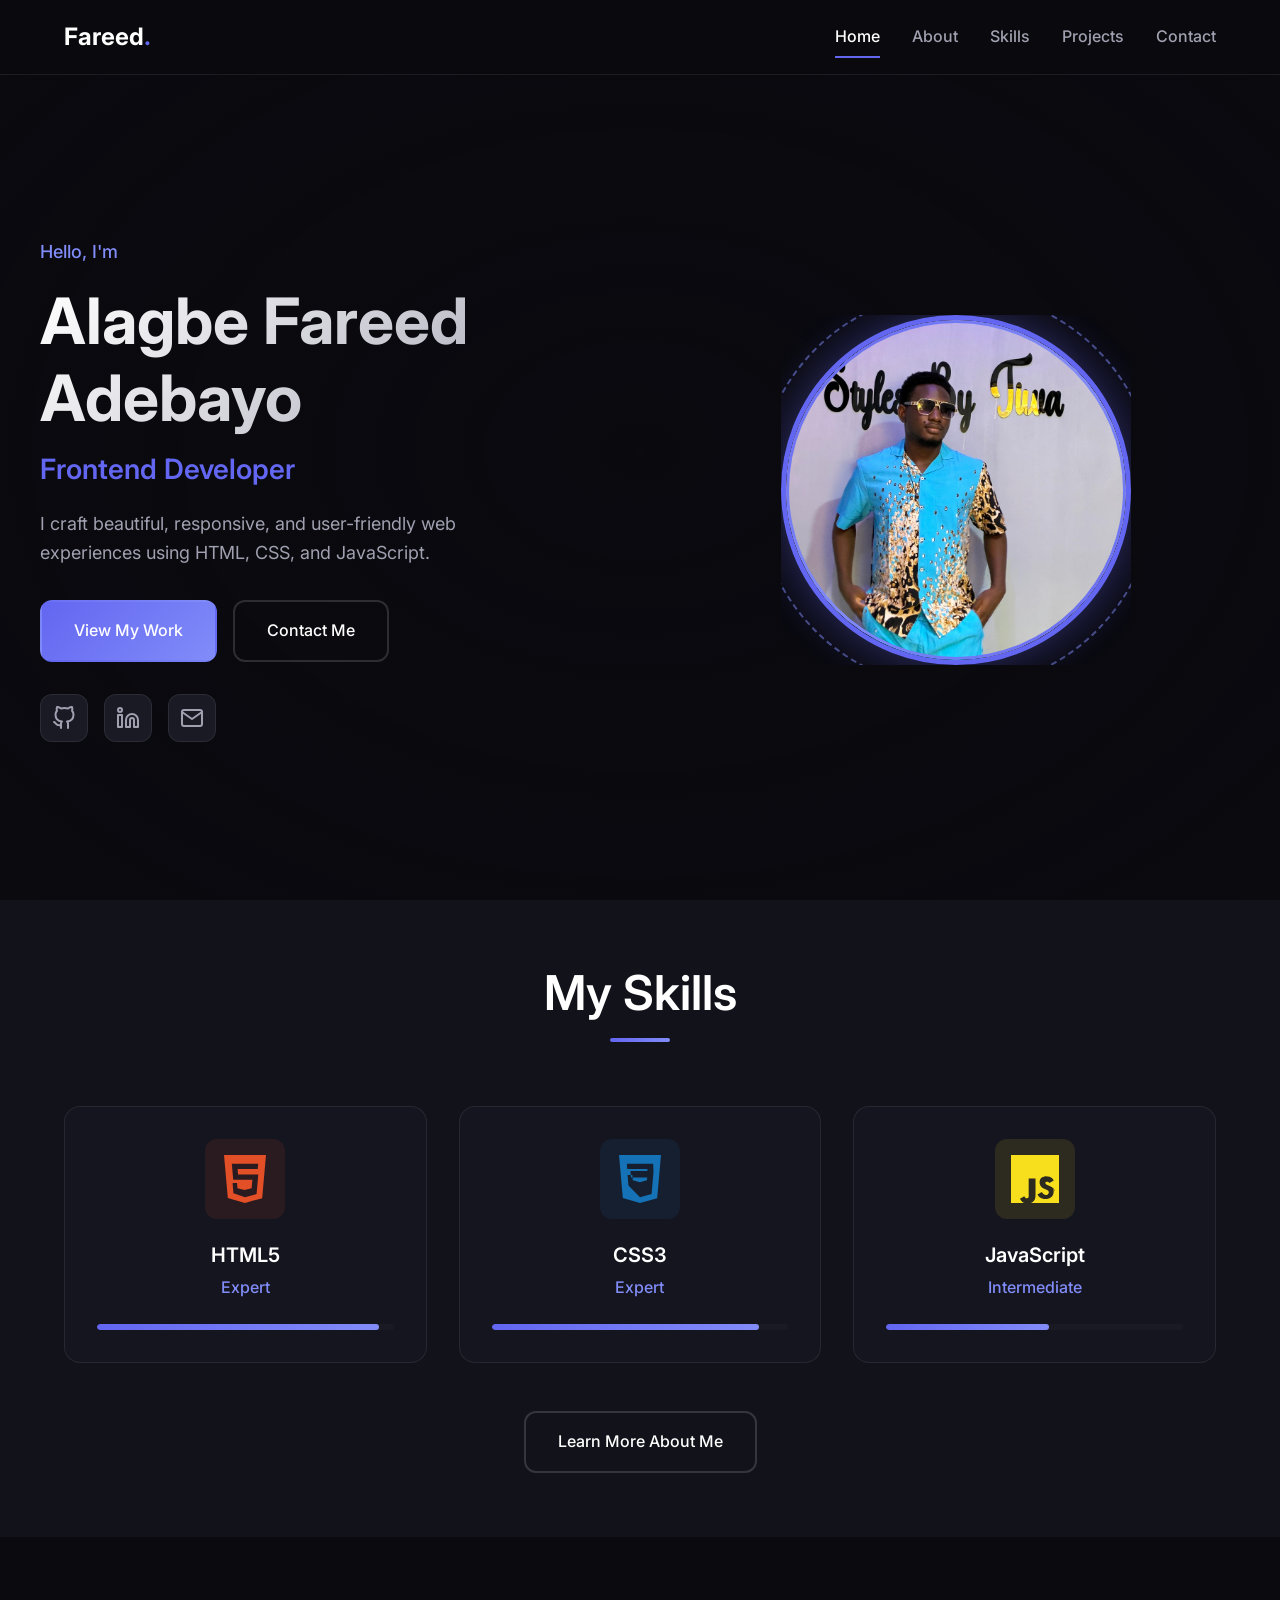
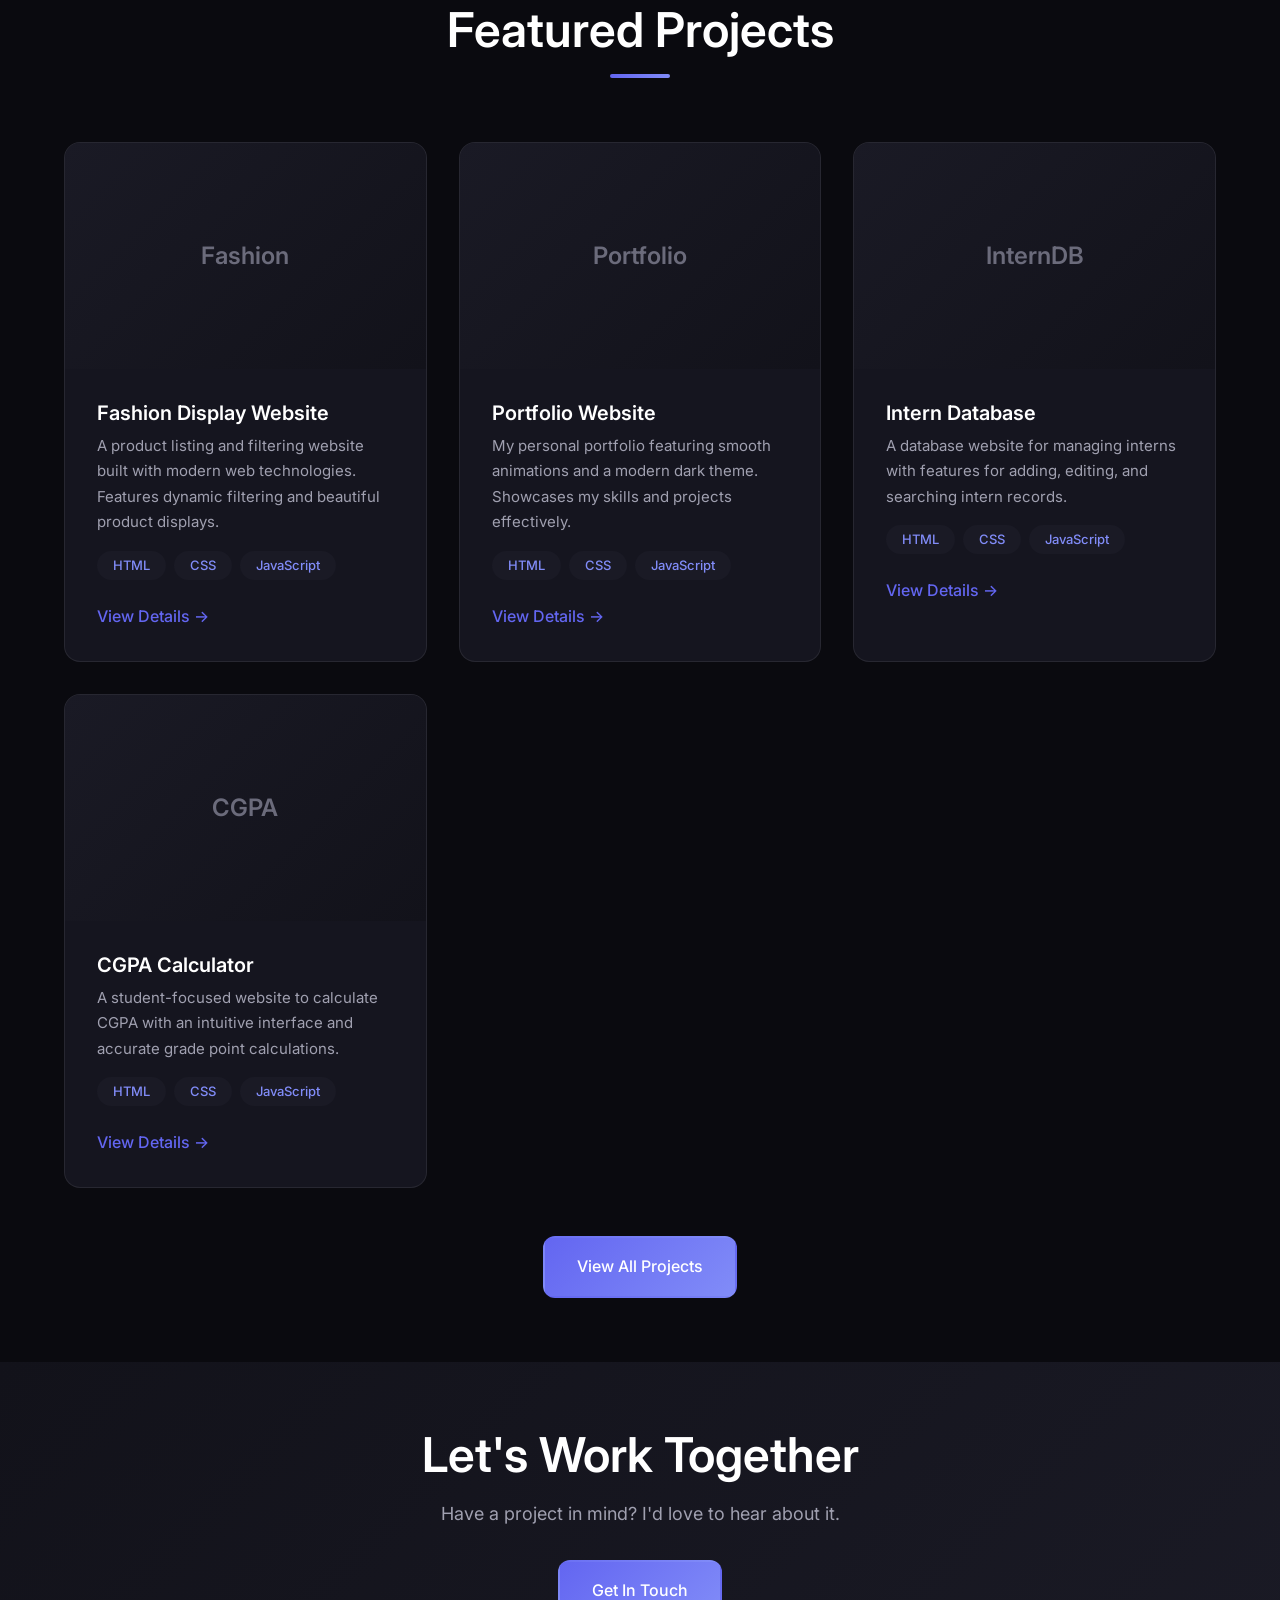
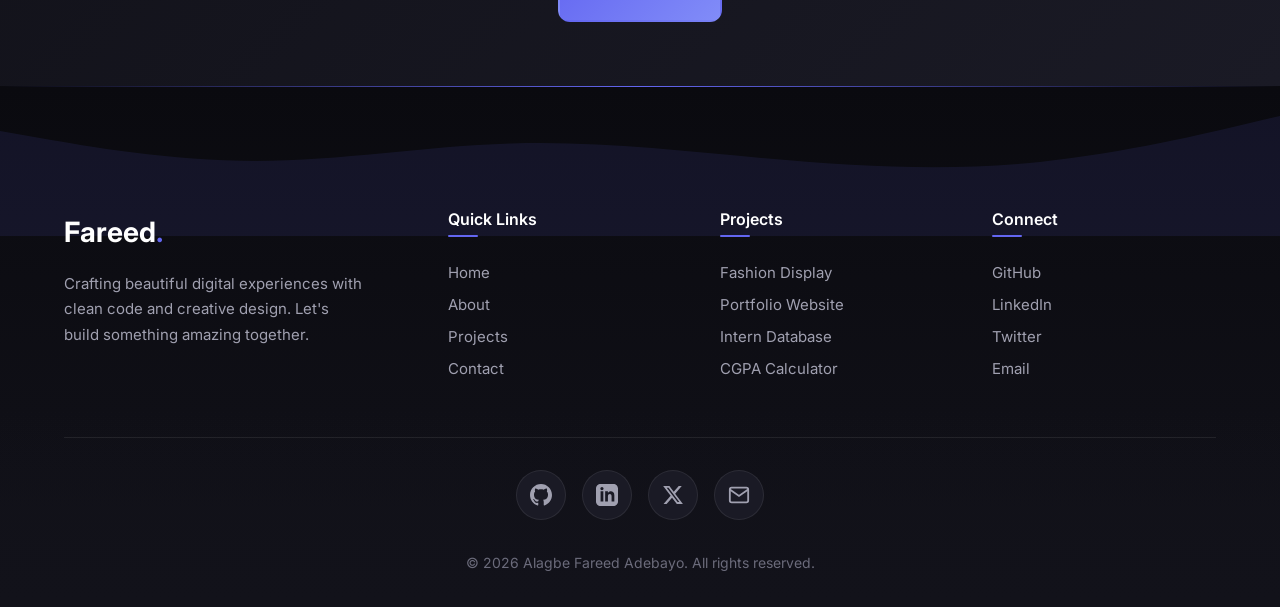
==== commit b74d2ad8: "Update index.html" ====
--- a/index.html
+++ b/index.html
@@ -24,9 +24,9 @@
     <!-- Navigation -->
     <nav class="navbar">
         <div class="nav-container">
-            <a href="Index.html" class="logo">Fareed<span>.</span></a>
+            <a href="index.html" class="logo">Fareed<span>.</span></a>
             <div class="nav-menu">
-                <a href="Index.html" class="nav-link active">Home</a>
+                <a href="index.html" class="nav-link active">Home</a>
                 <a href="about.html" class="nav-link">About</a>
                 <a href="#skills" class="nav-link">Skills</a>
                 <a href="projects.html" class="nav-link">Projects</a>
@@ -286,12 +286,12 @@
         <div class="footer-container">
             <div class="footer-top">
                 <div class="footer-brand">
-                    <a href="Index.html" class="footer-logo">Fareed<span>.</span></a>
+                    <a href="index.html" class="footer-logo">Fareed<span>.</span></a>
                     <p>Crafting beautiful digital experiences with clean code and creative design. Let's build something amazing together.</p>
                 </div>
                 <div class="footer-links-column">
                     <h4>Quick Links</h4>
-                    <a href="Index.html">Home</a>
+                    <a href="index.html">Home</a>
                     <a href="about.html">About</a>
                     <a href="projects.html">Projects</a>
                     <a href="contact.html">Contact</a>
@@ -343,4 +343,4 @@
 
     <script src="script.js"></script>
 </body>
-</html>+</html>
